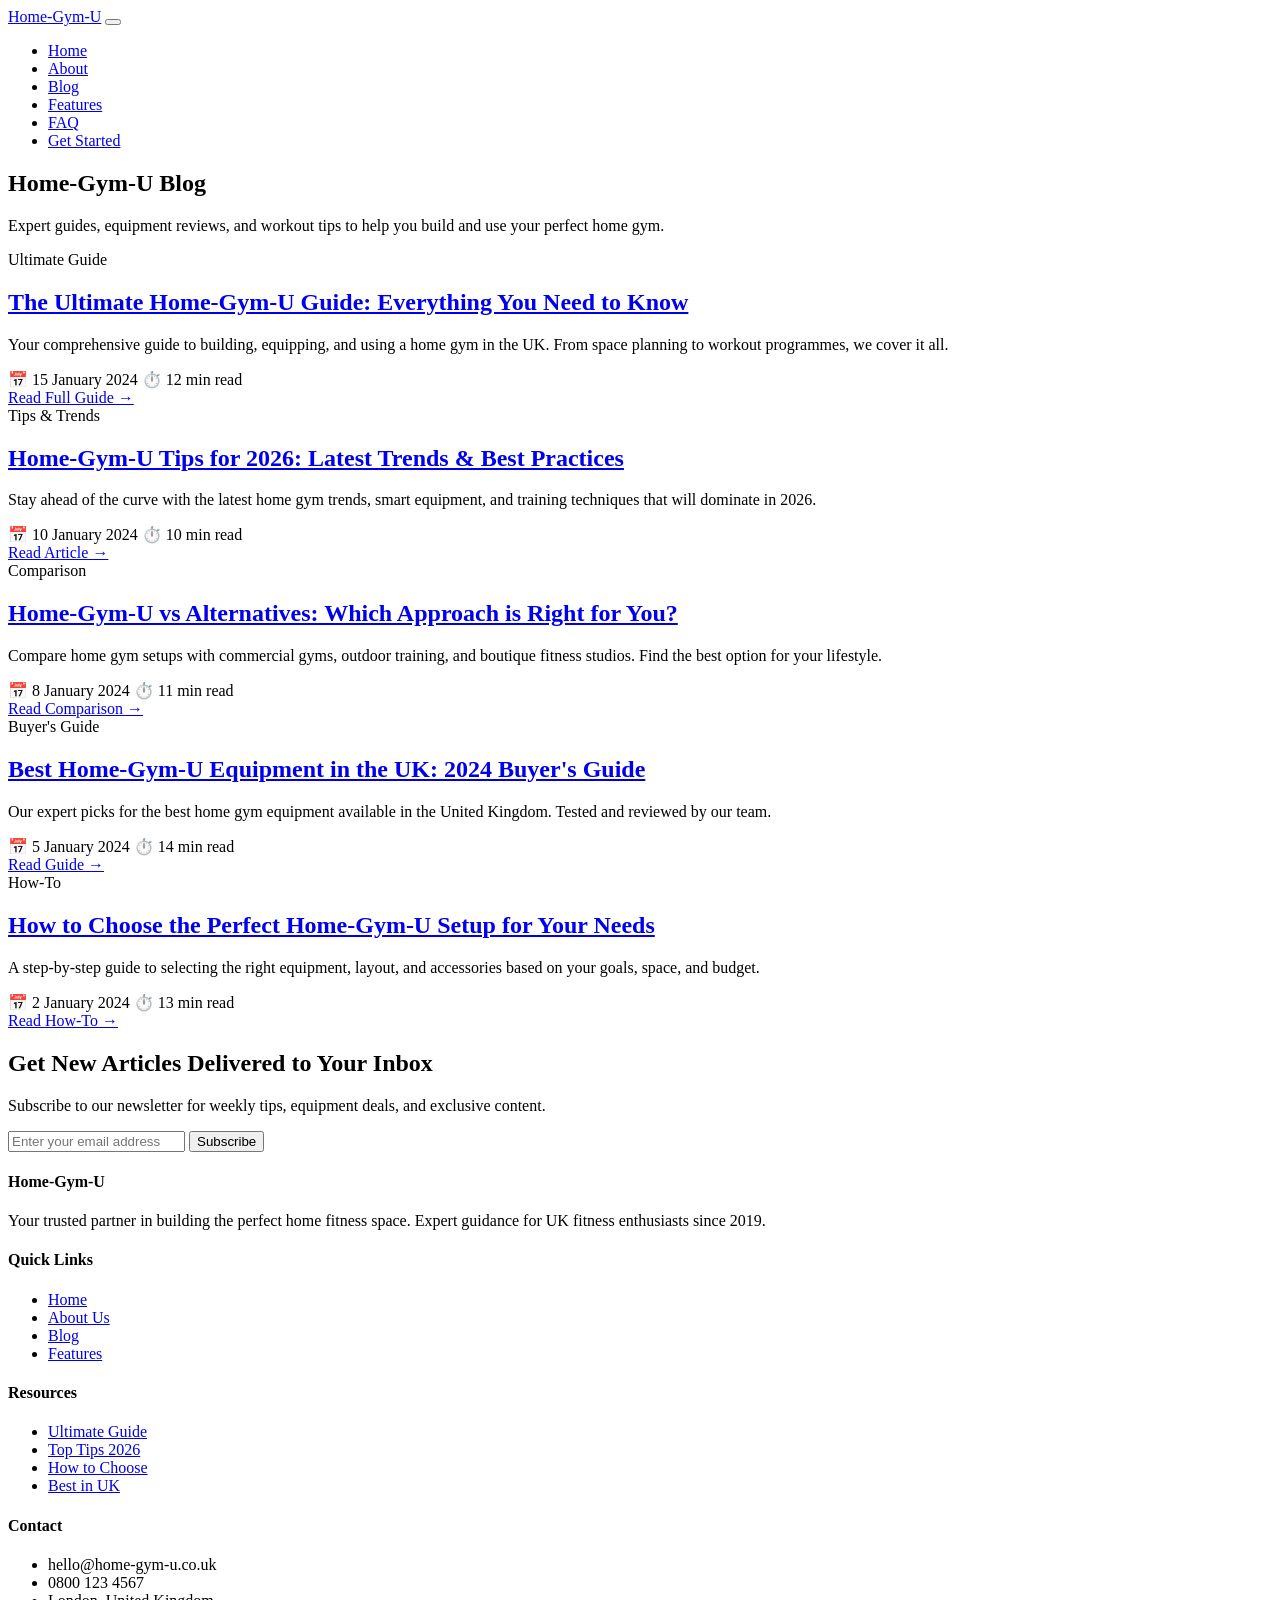
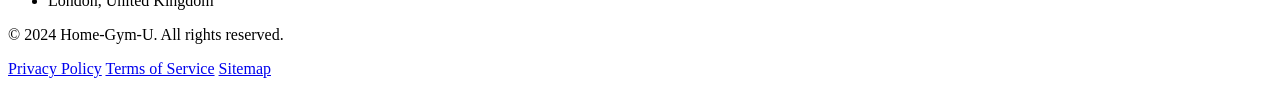
==== blog/index.html @ c89eb9a8 "Update site content Co-Authored-By: Claude Sonnet 4.5 <noreply@anthropic.com>" ====
<!DOCTYPE html>
<html lang="en-GB">
<head>
    <meta charset="UTF-8">
    <meta name="viewport" content="width=device-width, initial-scale=1.0">
    <title>Home-Gym-U Blog | Expert Fitness Tips & Equipment Guides</title>
    <meta name="description" content="Expert home gym advice, equipment reviews, and workout tips from Home-Gym-U. Your go-to resource for building the perfect home fitness space in the UK.">
    
    <meta property="og:title" content="Home-Gym-U Blog | Expert Fitness Tips & Equipment Guides">
    <meta property="og:description" content="Expert home gym advice, equipment reviews, and workout tips for UK fitness enthusiasts.">
    <meta property="og:type" content="website">
    <meta property="og:url" content="https://home-gym-u.co.uk/blog/">
    
    <meta name="twitter:card" content="summary_large_image">
    <meta name="twitter:title" content="Home-Gym-U Blog">
    
    <link rel="canonical" href="https://home-gym-u.co.uk/blog/">
    <link href="https://fonts.googleapis.com/css2?family=Inter:wght@300;400;500;600;700;800&display=swap" rel="stylesheet">
    <link rel="stylesheet" href="../style.css">
</head>
<body>
    <div class="gradient-orb gradient-orb-1"></div>
    <div class="gradient-orb gradient-orb-2"></div>
    <div class="gradient-orb gradient-orb-3"></div>
    
    <nav class="nav">
        <div class="nav-container">
            <a href="/" class="logo">Home-Gym-U</a>
            <button class="hamburger" aria-label="Toggle menu">
                <span></span>
                <span></span>
                <span></span>
            </button>
            <ul class="nav-links">
                <li><a href="/">Home</a></li>
                <li><a href="/about.html">About</a></li>
                <li><a href="/blog/" class="active">Blog</a></li>
                <li><a href="/#features">Features</a></li>
                <li><a href="/#faq">FAQ</a></li>
                <li><a href="/#contact" class="btn btn-primary">Get Started</a></li>
            </ul>
        </div>
    </nav>
    
    <main>
        <section class="page-hero">
            <div class="container">
                <div class="hero-content fade-in">
                    <h1>Home-Gym-U Blog</h1>
                    <p class="hero-subtitle">Expert guides, equipment reviews, and workout tips to help you build and use your perfect home gym.</p>
                </div>
            </div>
        </section>
        
        <section class="blog-listing">
            <div class="container">
                <div class="blog-grid">
                    <article class="blog-card fade-in">
                        <div class="blog-card-image">
                            <span class="blog-category">Ultimate Guide</span>
                        </div>
                        <div class="blog-card-content">
                            <h2><a href="/blog/home-gym-u-ultimate-guide.html">The Ultimate Home-Gym-U Guide: Everything You Need to Know</a></h2>
                            <p>Your comprehensive guide to building, equipping, and using a home gym in the UK. From space planning to workout programmes, we cover it all.</p>
                            <div class="blog-meta">
                                <span>📅 15 January 2024</span>
                                <span>⏱️ 12 min read</span>
                            </div>
                            <a href="/blog/home-gym-u-ultimate-guide.html" class="read-more">Read Full Guide →</a>
                        </div>
                    </article>
                    
                    <article class="blog-card fade-in">
                        <div class="blog-card-image">
                            <span class="blog-category">Tips & Trends</span>
                        </div>
                        <div class="blog-card-content">
                            <h2><a href="/blog/home-gym-u-tips-2026.html">Home-Gym-U Tips for 2026: Latest Trends & Best Practices</a></h2>
                            <p>Stay ahead of the curve with the latest home gym trends, smart equipment, and training techniques that will dominate in 2026.</p>
                            <div class="blog-meta">
                                <span>📅 10 January 2024</span>
                                <span>⏱️ 10 min read</span>
                            </div>
                            <a href="/blog/home-gym-u-tips-2026.html" class="read-more">Read Article →</a>
                        </div>
                    </article>
                    
                    <article class="blog-card fade-in">
                        <div class="blog-card-image">
                            <span class="blog-category">Comparison</span>
                        </div>
                        <div class="blog-card-content">
                            <h2><a href="/blog/home-gym-u-vs-alternatives.html">Home-Gym-U vs Alternatives: Which Approach is Right for You?</a></h2>
                            <p>Compare home gym setups with commercial gyms, outdoor training, and boutique fitness studios. Find the best option for your lifestyle.</p>
                            <div class="blog-meta">
                                <span>📅 8 January 2024</span>
                                <span>⏱️ 11 min read</span>
                            </div>
                            <a href="/blog/home-gym-u-vs-alternatives.html" class="read-more">Read Comparison →</a>
                        </div>
                    </article>
                    
                    <article class="blog-card fade-in">
                        <div class="blog-card-image">
                            <span class="blog-category">Buyer's Guide</span>
                        </div>
                        <div class="blog-card-content">
                            <h2><a href="/blog/best-home-gym-u-uk.html">Best Home-Gym-U Equipment in the UK: 2024 Buyer's Guide</a></h2>
                            <p>Our expert picks for the best home gym equipment available in the United Kingdom. Tested and reviewed by our team.</p>
                            <div class="blog-meta">
                                <span>📅 5 January 2024</span>
                                <span>⏱️ 14 min read</span>
                            </div>
                            <a href="/blog/best-home-gym-u-uk.html" class="read-more">Read Guide →</a>
                        </div>
                    </article>
                    
                    <article class="blog-card fade-in">
                        <div class="blog-card-image">
                            <span class="blog-category">How-To</span>
                        </div>
                        <div class="blog-card-content">
                            <h2><a href="/blog/how-to-choose-home-gym-u.html">How to Choose the Perfect Home-Gym-U Setup for Your Needs</a></h2>
                            <p>A step-by-step guide to selecting the right equipment, layout, and accessories based on your goals, space, and budget.</p>
                            <div class="blog-meta">
                                <span>📅 2 January 2024</span>
                                <span>⏱️ 13 min read</span>
                            </div>
                            <a href="/blog/how-to-choose-home-gym-u.html" class="read-more">Read How-To →</a>
                        </div>
                    </article>
                </div>
            </div>
        </section>
        
        <section class="cta-section">
            <div class="container">
                <div class="cta-card fade-in">
                    <h2>Get New Articles Delivered to Your Inbox</h2>
                    <p>Subscribe to our newsletter for weekly tips, equipment deals, and exclusive content.</p>
                    <form class="cta-form">
                        <input type="email" placeholder="Enter your email address" required>
                        <button type="submit" class="btn btn-primary">Subscribe</button>
                    </form>
                </div>
            </div>
        </section>
    </main>
    
    <footer class="footer">
        <div class="container">
            <div class="footer-grid">
                <div class="footer-col">
                    <h4>Home-Gym-U</h4>
                    <p>Your trusted partner in building the perfect home fitness space. Expert guidance for UK fitness enthusiasts since 2019.</p>
                </div>
                <div class="footer-col">
                    <h4>Quick Links</h4>
                    <ul>
                        <li><a href="/">Home</a></li>
                        <li><a href="/about.html">About Us</a></li>
                        <li><a href="/blog/">Blog</a></li>
                        <li><a href="/#features">Features</a></li>
                    </ul>
                </div>
                <div class="footer-col">
                    <h4>Resources</h4>
                    <ul>
                        <li><a href="/blog/home-gym-u-ultimate-guide.html">Ultimate Guide</a></li>
                        <li><a href="/blog/home-gym-u-tips-2026.html">Top Tips 2026</a></li>
                        <li><a href="/blog/how-to-choose-home-gym-u.html">How to Choose</a></li>
                        <li><a href="/blog/best-home-gym-u-uk.html">Best in UK</a></li>
                    </ul>
                </div>
                <div class="footer-col">
                    <h4>Contact</h4>
                    <ul>
                        <li>hello@home-gym-u.co.uk</li>
                        <li>0800 123 4567</li>
                        <li>London, United Kingdom</li>
                    </ul>
                </div>
            </div>
            <div class="footer-bottom">
                <p>&copy; 2024 Home-Gym-U. All rights reserved.</p>
                <div class="footer-links">
                    <a href="#">Privacy Policy</a>
                    <a href="#">Terms of Service</a>
                    <a href="/sitemap.xml">Sitemap</a>
                </div>
            </div>
        </div>
    </footer>
    
    <script>
        const hamburger = document.querySelector('.hamburger');
        const navLinks = document.querySelector('.nav-links');
        
        hamburger.addEventListener('click', () => {
            hamburger.classList.toggle('active');
            navLinks.classList.toggle('active');
        });
        
        document.querySelectorAll('.nav-links a').forEach(link => {
            link.addEventListener('click', () => {
                hamburger.classList.remove('active');
                navLinks.classList.remove('active');
            });
        });
        
        const observerOptions = {
            threshold: 0.1,
            rootMargin: '0px 0px -50px 0px'
        };
        
        const observer = new IntersectionObserver((entries) => {
            entries.forEach(entry => {
                if (entry.isIntersecting) {
                    entry.target.classList.add('visible');
                }
            });
        }, observerOptions);
        
        document.querySelectorAll('.fade-in').forEach(el => observer.observe(el));
        
        window.addEventListener('scroll', () => {
            const nav = document.querySelector('.nav');
            if (window.scrollY > 100) {
                nav.classList.add('scrolled');
            } else {
                nav.classList.remove('scrolled');
            }
        });
    </script>
</body>
</html>
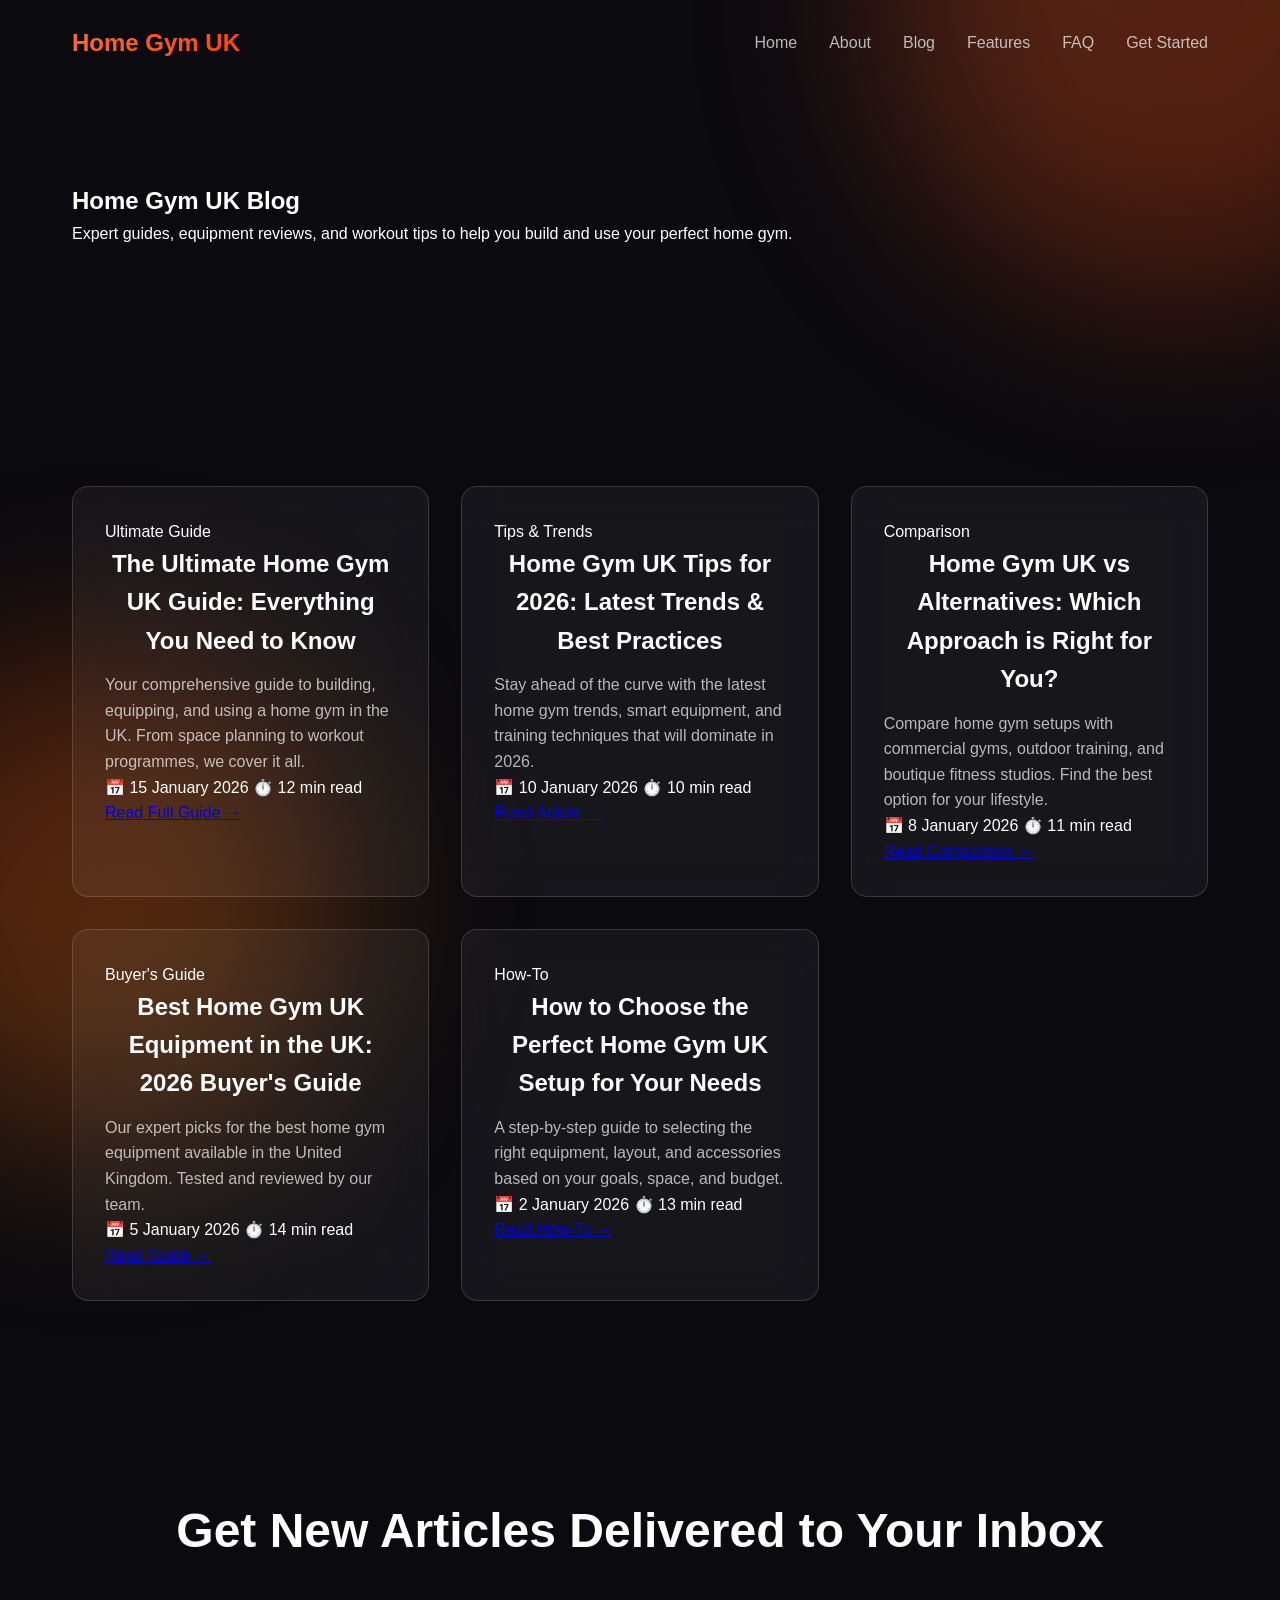
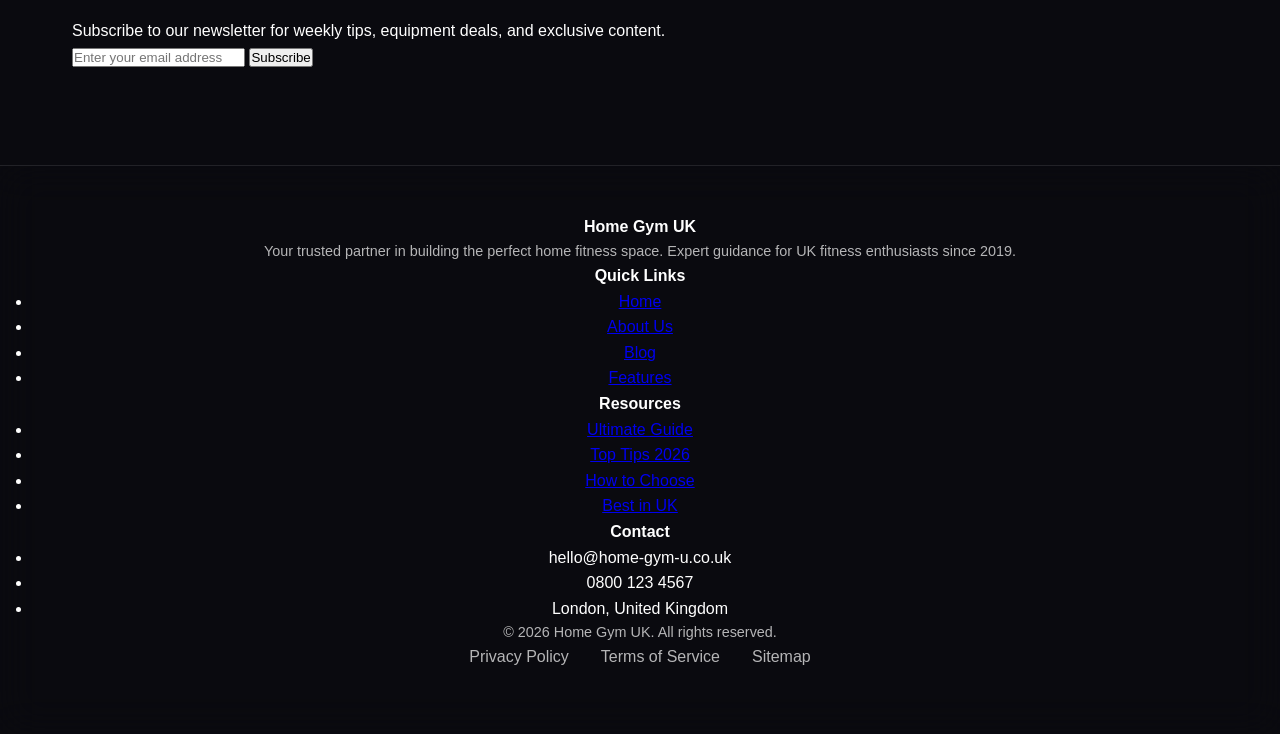
==== commit d0faf42f: "Fix site issues and improve design Changes: - Fix all nav links to use relative paths (not absolute " ====
--- a/blog/index.html
+++ b/blog/index.html
@@ -3,16 +3,16 @@
 <head>
     <meta charset="UTF-8">
     <meta name="viewport" content="width=device-width, initial-scale=1.0">
-    <title>Home-Gym-U Blog | Expert Fitness Tips & Equipment Guides</title>
-    <meta name="description" content="Expert home gym advice, equipment reviews, and workout tips from Home-Gym-U. Your go-to resource for building the perfect home fitness space in the UK.">
-    
-    <meta property="og:title" content="Home-Gym-U Blog | Expert Fitness Tips & Equipment Guides">
+    <title>Home Gym UK Blog | Expert Fitness Tips & Equipment Guides</title>
+    <meta name="description" content="Expert home gym advice, equipment reviews, and workout tips from Home Gym UK. Your go-to resource for building the perfect home fitness space in the UK.">
+    
+    <meta property="og:title" content="Home Gym UK Blog | Expert Fitness Tips & Equipment Guides">
     <meta property="og:description" content="Expert home gym advice, equipment reviews, and workout tips for UK fitness enthusiasts.">
     <meta property="og:type" content="website">
     <meta property="og:url" content="https://home-gym-u.co.uk/blog/">
     
     <meta name="twitter:card" content="summary_large_image">
-    <meta name="twitter:title" content="Home-Gym-U Blog">
+    <meta name="twitter:title" content="Home Gym UK Blog">
     
     <link rel="canonical" href="https://home-gym-u.co.uk/blog/">
     <link href="https://fonts.googleapis.com/css2?family=Inter:wght@300;400;500;600;700;800&display=swap" rel="stylesheet">
@@ -25,19 +25,19 @@
     
     <nav class="nav">
         <div class="nav-container">
-            <a href="/" class="logo">Home-Gym-U</a>
+            <a href="../" class="logo">Home Gym UK</a>
             <button class="hamburger" aria-label="Toggle menu">
                 <span></span>
                 <span></span>
                 <span></span>
             </button>
             <ul class="nav-links">
-                <li><a href="/">Home</a></li>
-                <li><a href="/about.html">About</a></li>
-                <li><a href="/blog/" class="active">Blog</a></li>
-                <li><a href="/#features">Features</a></li>
-                <li><a href="/#faq">FAQ</a></li>
-                <li><a href="/#contact" class="btn btn-primary">Get Started</a></li>
+                <li><a href="../">Home</a></li>
+                <li><a href="../about.html">About</a></li>
+                <li><a href="../blog/" class="active">Blog</a></li>
+                <li><a href="../index.html#features">Features</a></li>
+                <li><a href="../index.html#faq">FAQ</a></li>
+                <li><a href="../index.html#contact" class="btn btn-primary">Get Started</a></li>
             </ul>
         </div>
     </nav>
@@ -46,7 +46,7 @@
         <section class="page-hero">
             <div class="container">
                 <div class="hero-content fade-in">
-                    <h1>Home-Gym-U Blog</h1>
+                    <h1>Home Gym UK Blog</h1>
                     <p class="hero-subtitle">Expert guides, equipment reviews, and workout tips to help you build and use your perfect home gym.</p>
                 </div>
             </div>
@@ -60,13 +60,13 @@
                             <span class="blog-category">Ultimate Guide</span>
                         </div>
                         <div class="blog-card-content">
-                            <h2><a href="/blog/home-gym-u-ultimate-guide.html">The Ultimate Home-Gym-U Guide: Everything You Need to Know</a></h2>
+                            <h2><a href="../blog/home-gym-u-ultimate-guide.html">The Ultimate Home Gym UK Guide: Everything You Need to Know</a></h2>
                             <p>Your comprehensive guide to building, equipping, and using a home gym in the UK. From space planning to workout programmes, we cover it all.</p>
                             <div class="blog-meta">
-                                <span>📅 15 January 2024</span>
+                                <span>📅 15 January 2026</span>
                                 <span>⏱️ 12 min read</span>
                             </div>
-                            <a href="/blog/home-gym-u-ultimate-guide.html" class="read-more">Read Full Guide →</a>
+                            <a href="../blog/home-gym-u-ultimate-guide.html" class="read-more">Read Full Guide →</a>
                         </div>
                     </article>
                     
@@ -75,13 +75,13 @@
                             <span class="blog-category">Tips & Trends</span>
                         </div>
                         <div class="blog-card-content">
-                            <h2><a href="/blog/home-gym-u-tips-2026.html">Home-Gym-U Tips for 2026: Latest Trends & Best Practices</a></h2>
+                            <h2><a href="../blog/home-gym-u-tips-2026.html">Home Gym UK Tips for 2026: Latest Trends & Best Practices</a></h2>
                             <p>Stay ahead of the curve with the latest home gym trends, smart equipment, and training techniques that will dominate in 2026.</p>
                             <div class="blog-meta">
-                                <span>📅 10 January 2024</span>
+                                <span>📅 10 January 2026</span>
                                 <span>⏱️ 10 min read</span>
                             </div>
-                            <a href="/blog/home-gym-u-tips-2026.html" class="read-more">Read Article →</a>
+                            <a href="../blog/home-gym-u-tips-2026.html" class="read-more">Read Article →</a>
                         </div>
                     </article>
                     
@@ -90,13 +90,13 @@
                             <span class="blog-category">Comparison</span>
                         </div>
                         <div class="blog-card-content">
-                            <h2><a href="/blog/home-gym-u-vs-alternatives.html">Home-Gym-U vs Alternatives: Which Approach is Right for You?</a></h2>
+                            <h2><a href="../blog/home-gym-u-vs-alternatives.html">Home Gym UK vs Alternatives: Which Approach is Right for You?</a></h2>
                             <p>Compare home gym setups with commercial gyms, outdoor training, and boutique fitness studios. Find the best option for your lifestyle.</p>
                             <div class="blog-meta">
-                                <span>📅 8 January 2024</span>
+                                <span>📅 8 January 2026</span>
                                 <span>⏱️ 11 min read</span>
                             </div>
-                            <a href="/blog/home-gym-u-vs-alternatives.html" class="read-more">Read Comparison →</a>
+                            <a href="../blog/home-gym-u-vs-alternatives.html" class="read-more">Read Comparison →</a>
                         </div>
                     </article>
                     
@@ -105,13 +105,13 @@
                             <span class="blog-category">Buyer's Guide</span>
                         </div>
                         <div class="blog-card-content">
-                            <h2><a href="/blog/best-home-gym-u-uk.html">Best Home-Gym-U Equipment in the UK: 2024 Buyer's Guide</a></h2>
+                            <h2><a href="../blog/best-home-gym-u-uk.html">Best Home Gym UK Equipment in the UK: 2026 Buyer's Guide</a></h2>
                             <p>Our expert picks for the best home gym equipment available in the United Kingdom. Tested and reviewed by our team.</p>
                             <div class="blog-meta">
-                                <span>📅 5 January 2024</span>
+                                <span>📅 5 January 2026</span>
                                 <span>⏱️ 14 min read</span>
                             </div>
-                            <a href="/blog/best-home-gym-u-uk.html" class="read-more">Read Guide →</a>
+                            <a href="../blog/best-home-gym-u-uk.html" class="read-more">Read Guide →</a>
                         </div>
                     </article>
                     
@@ -120,13 +120,13 @@
                             <span class="blog-category">How-To</span>
                         </div>
                         <div class="blog-card-content">
-                            <h2><a href="/blog/how-to-choose-home-gym-u.html">How to Choose the Perfect Home-Gym-U Setup for Your Needs</a></h2>
+                            <h2><a href="../blog/how-to-choose-home-gym-u.html">How to Choose the Perfect Home Gym UK Setup for Your Needs</a></h2>
                             <p>A step-by-step guide to selecting the right equipment, layout, and accessories based on your goals, space, and budget.</p>
                             <div class="blog-meta">
-                                <span>📅 2 January 2024</span>
+                                <span>📅 2 January 2026</span>
                                 <span>⏱️ 13 min read</span>
                             </div>
-                            <a href="/blog/how-to-choose-home-gym-u.html" class="read-more">Read How-To →</a>
+                            <a href="../blog/how-to-choose-home-gym-u.html" class="read-more">Read How-To →</a>
                         </div>
                     </article>
                 </div>
@@ -151,25 +151,25 @@
         <div class="container">
             <div class="footer-grid">
                 <div class="footer-col">
-                    <h4>Home-Gym-U</h4>
+                    <h4>Home Gym UK</h4>
                     <p>Your trusted partner in building the perfect home fitness space. Expert guidance for UK fitness enthusiasts since 2019.</p>
                 </div>
                 <div class="footer-col">
                     <h4>Quick Links</h4>
                     <ul>
-                        <li><a href="/">Home</a></li>
-                        <li><a href="/about.html">About Us</a></li>
-                        <li><a href="/blog/">Blog</a></li>
-                        <li><a href="/#features">Features</a></li>
+                        <li><a href="../">Home</a></li>
+                        <li><a href="../about.html">About Us</a></li>
+                        <li><a href="../blog/">Blog</a></li>
+                        <li><a href="../index.html#features">Features</a></li>
                     </ul>
                 </div>
                 <div class="footer-col">
                     <h4>Resources</h4>
                     <ul>
-                        <li><a href="/blog/home-gym-u-ultimate-guide.html">Ultimate Guide</a></li>
-                        <li><a href="/blog/home-gym-u-tips-2026.html">Top Tips 2026</a></li>
-                        <li><a href="/blog/how-to-choose-home-gym-u.html">How to Choose</a></li>
-                        <li><a href="/blog/best-home-gym-u-uk.html">Best in UK</a></li>
+                        <li><a href="../blog/home-gym-u-ultimate-guide.html">Ultimate Guide</a></li>
+                        <li><a href="../blog/home-gym-u-tips-2026.html">Top Tips 2026</a></li>
+                        <li><a href="../blog/how-to-choose-home-gym-u.html">How to Choose</a></li>
+                        <li><a href="../blog/best-home-gym-u-uk.html">Best in UK</a></li>
                     </ul>
                 </div>
                 <div class="footer-col">
@@ -182,11 +182,11 @@
                 </div>
             </div>
             <div class="footer-bottom">
-                <p>&copy; 2024 Home-Gym-U. All rights reserved.</p>
+                <p>&copy; 2026 Home Gym UK. All rights reserved.</p>
                 <div class="footer-links">
                     <a href="#">Privacy Policy</a>
                     <a href="#">Terms of Service</a>
-                    <a href="/sitemap.xml">Sitemap</a>
+                    <a href="../sitemap.xml">Sitemap</a>
                 </div>
             </div>
         </div>
--- a/style.css
+++ b/style.css
@@ -0,0 +1,516 @@
+/* HOME-GYM-UK - Dark Glassmorphism Design System */
+/* Theme: energy */
+
+:root {
+    --primary: #ff6b35;
+    --primary-dark: #f7931e;
+    --accent: #ff4500;
+    --bg: #0a0a0f;
+    --surface: rgba(255,255,255,0.05);
+    --text: #ffffff;
+    --text-muted: rgba(255,255,255,0.7);
+    --radius: 16px;
+    --shadow: 0 8px 32px rgba(0,0,0,0.3);
+}
+
+* {
+    margin: 0;
+    padding: 0;
+    box-sizing: border-box;
+}
+
+html {
+    scroll-behavior: smooth;
+}
+
+body {
+    font-family: 'Inter', -apple-system, BlinkMacSystemFont, 'Segoe UI', sans-serif;
+    background: var(--bg);
+    color: var(--text);
+    line-height: 1.6;
+    overflow-x: hidden;
+    position: relative;
+}
+
+/* Animated gradient orbs background */
+body::before,
+body::after {
+    content: '';
+    position: fixed;
+    border-radius: 50%;
+    filter: blur(100px);
+    opacity: 0.3;
+    z-index: -1;
+    animation: float 20s ease-in-out infinite;
+}
+
+body::before {
+    width: 600px;
+    height: 600px;
+    background: linear-gradient(135deg, var(--primary), var(--accent));
+    top: -300px;
+    right: -200px;
+}
+
+body::after {
+    width: 500px;
+    height: 500px;
+    background: linear-gradient(135deg, var(--accent), var(--primary-dark));
+    bottom: -250px;
+    left: -150px;
+    animation-delay: -10s;
+}
+
+@keyframes float {
+    0%, 100% { transform: translate(0, 0) scale(1); }
+    33% { transform: translate(30px, -50px) scale(1.1); }
+    66% { transform: translate(-20px, 40px) scale(0.9); }
+}
+
+/* Sticky Navigation */
+nav {
+    position: sticky;
+    top: 0;
+    z-index: 1000;
+    padding: 1.5rem 0;
+    transition: all 0.3s ease;
+}
+
+nav.scrolled {
+    background: rgba(10,10,15,0.8);
+    backdrop-filter: blur(20px);
+    box-shadow: 0 4px 20px rgba(0,0,0,0.3);
+}
+
+.nav-container {
+    max-width: 1200px;
+    margin: 0 auto;
+    padding: 0 2rem;
+    display: flex;
+    justify-content: space-between;
+    align-items: center;
+}
+
+.logo {
+    font-size: 1.5rem;
+    font-weight: 700;
+    background: linear-gradient(135deg, var(--primary), var(--accent));
+    -webkit-background-clip: text;
+    -webkit-text-fill-color: transparent;
+    background-clip: text;
+    text-decoration: none;
+}
+
+.nav-links {
+    display: flex;
+    gap: 2rem;
+    list-style: none;
+}
+
+.nav-links a {
+    color: var(--text-muted);
+    text-decoration: none;
+    font-weight: 500;
+    transition: color 0.2s ease;
+}
+
+.nav-links a:hover {
+    color: var(--text);
+}
+
+.cta-button {
+    padding: 0.75rem 1.5rem;
+    background: linear-gradient(135deg, var(--primary), var(--accent));
+    border: none;
+    border-radius: 50px;
+    color: white;
+    font-weight: 600;
+    text-decoration: none;
+    transition: all 0.2s ease;
+    cursor: pointer;
+    display: inline-block;
+}
+
+.cta-button:hover {
+    transform: scale(1.03);
+    box-shadow: 0 8px 24px rgba(var(--primary-rgb), 0.4);
+}
+
+/* Mobile hamburger */
+.hamburger {
+    display: none;
+    flex-direction: column;
+    gap: 5px;
+    background: none;
+    border: none;
+    cursor: pointer;
+}
+
+.hamburger span {
+    width: 25px;
+    height: 3px;
+    background: var(--text);
+    border-radius: 3px;
+    transition: all 0.3s ease;
+}
+
+/* Hero Section */
+.hero {
+    min-height: 100vh;
+    display: flex;
+    align-items: center;
+    justify-content: center;
+    text-align: center;
+    padding: 4rem 2rem;
+}
+
+.hero-content {
+    max-width: 800px;
+}
+
+.hero h1 {
+    font-size: clamp(2.5rem, 5vw, 4rem);
+    font-weight: 800;
+    margin-bottom: 1.5rem;
+    line-height: 1.1;
+}
+
+.hero p {
+    font-size: clamp(1.1rem, 2vw, 1.3rem);
+    color: var(--text-muted);
+    margin-bottom: 2rem;
+}
+
+.hero-buttons {
+    display: flex;
+    gap: 1rem;
+    justify-content: center;
+    flex-wrap: wrap;
+}
+
+.secondary-button {
+    padding: 0.75rem 1.5rem;
+    background: var(--surface);
+    backdrop-filter: blur(20px);
+    border: 1px solid rgba(255,255,255,0.15);
+    border-radius: 50px;
+    color: white;
+    font-weight: 600;
+    text-decoration: none;
+    transition: all 0.2s ease;
+}
+
+.secondary-button:hover {
+    background: rgba(255,255,255,0.1);
+    transform: translateY(-2px);
+}
+
+/* Glassmorphism Cards */
+.card,
+.glass-card {
+    background: var(--surface);
+    backdrop-filter: blur(20px);
+    border: 1px solid rgba(255,255,255,0.15);
+    border-radius: var(--radius);
+    padding: 2rem;
+    box-shadow: var(--shadow);
+    transition: all 0.2s ease;
+}
+
+.card:hover,
+.glass-card:hover {
+    transform: translateY(-4px);
+    box-shadow: 0 12px 40px rgba(0,0,0,0.4);
+}
+
+/* Sections */
+section {
+    padding: 6rem 2rem;
+    max-width: 1200px;
+    margin: 0 auto;
+}
+
+section h2 {
+    font-size: clamp(2rem, 4vw, 3rem);
+    font-weight: 700;
+    margin-bottom: 3rem;
+    text-align: center;
+}
+
+/* Features Grid */
+.features-grid {
+    display: grid;
+    grid-template-columns: repeat(auto-fit, minmax(300px, 1fr));
+    gap: 2rem;
+}
+
+.feature-card {
+    text-align: center;
+}
+
+.feature-icon {
+    font-size: 3rem;
+    margin-bottom: 1rem;
+}
+
+.feature-card h3 {
+    font-size: 1.5rem;
+    margin-bottom: 1rem;
+}
+
+.feature-card p {
+    color: var(--text-muted);
+}
+
+/* How It Works */
+.steps {
+    display: grid;
+    grid-template-columns: repeat(auto-fit, minmax(250px, 1fr));
+    gap: 2rem;
+}
+
+.step {
+    text-align: center;
+    position: relative;
+}
+
+.step-number {
+    width: 60px;
+    height: 60px;
+    background: linear-gradient(135deg, var(--primary), var(--accent));
+    border-radius: 50%;
+    display: flex;
+    align-items: center;
+    justify-content: center;
+    font-size: 1.5rem;
+    font-weight: 700;
+    margin: 0 auto 1rem;
+}
+
+.step h3 {
+    font-size: 1.3rem;
+    margin-bottom: 0.75rem;
+}
+
+.step p {
+    color: var(--text-muted);
+}
+
+/* Testimonials */
+.testimonials {
+    display: grid;
+    grid-template-columns: repeat(auto-fit, minmax(300px, 1fr));
+    gap: 2rem;
+}
+
+.testimonial {
+    background: var(--surface);
+    backdrop-filter: blur(20px);
+    border: 1px solid rgba(255,255,255,0.15);
+    border-radius: var(--radius);
+    padding: 2rem;
+}
+
+.stars {
+    color: #fbbf24;
+    margin-bottom: 1rem;
+}
+
+.testimonial p {
+    margin-bottom: 1rem;
+    font-style: italic;
+}
+
+.testimonial-author {
+    font-weight: 600;
+    color: var(--primary);
+}
+
+/* FAQ */
+.faq {
+    max-width: 800px;
+    margin: 0 auto;
+}
+
+.faq-item {
+    background: var(--surface);
+    backdrop-filter: blur(20px);
+    border: 1px solid rgba(255,255,255,0.15);
+    border-radius: var(--radius);
+    padding: 1.5rem;
+    margin-bottom: 1rem;
+}
+
+.faq-item h3 {
+    margin-bottom: 0.75rem;
+    font-size: 1.2rem;
+}
+
+.faq-item p {
+    color: var(--text-muted);
+}
+
+/* Footer */
+footer {
+    background: rgba(10,10,15,0.8);
+    backdrop-filter: blur(20px);
+    border-top: 1px solid rgba(255,255,255,0.1);
+    padding: 3rem 2rem 2rem;
+    text-align: center;
+}
+
+.footer-links {
+    display: flex;
+    justify-content: center;
+    gap: 2rem;
+    margin-bottom: 2rem;
+    flex-wrap: wrap;
+}
+
+.footer-links a {
+    color: var(--text-muted);
+    text-decoration: none;
+    transition: color 0.2s ease;
+}
+
+.footer-links a:hover {
+    color: var(--text);
+}
+
+footer p {
+    color: var(--text-muted);
+    font-size: 0.9rem;
+}
+
+/* Fade-in Animation */
+.fade-in {
+    opacity: 0;
+    transform: translateY(30px);
+    transition: opacity 0.6s ease, transform 0.6s ease;
+}
+
+.fade-in.visible {
+    opacity: 1;
+    transform: translateY(0);
+}
+
+/* Blog Cards */
+.blog-grid,
+.articles {
+    display: grid;
+    grid-template-columns: repeat(auto-fill, minmax(300px, 1fr));
+    gap: 2rem;
+    margin-top: 3rem;
+}
+
+.blog-card,
+article {
+    background: var(--surface);
+    backdrop-filter: blur(20px);
+    border: 1px solid rgba(255,255,255,0.15);
+    border-radius: var(--radius);
+    padding: 2rem;
+    transition: all 0.2s ease;
+}
+
+.blog-card:hover,
+article:hover {
+    transform: translateY(-4px);
+}
+
+.blog-card h2,
+article h2 {
+    font-size: 1.5rem;
+    margin-bottom: 0.75rem;
+}
+
+.blog-card h2 a,
+article h2 a {
+    color: var(--text);
+    text-decoration: none;
+    transition: color 0.2s ease;
+}
+
+.blog-card h2 a:hover,
+article h2 a:hover {
+    color: var(--primary);
+}
+
+.date {
+    color: var(--text-muted);
+    font-size: 0.9rem;
+    margin-bottom: 1rem;
+}
+
+.blog-card p,
+article p {
+    color: var(--text-muted);
+}
+
+/* TL;DR Box */
+.tldr {
+    background: linear-gradient(135deg, rgba(var(--primary-rgb), 0.1), rgba(var(--accent-rgb), 0.1));
+    border-left: 4px solid var(--primary);
+    padding: 1.5rem;
+    margin: 2rem 0;
+    border-radius: 8px;
+}
+
+.tldr h3 {
+    margin-bottom: 0.75rem;
+    color: var(--primary);
+}
+
+/* Affiliate Disclosure */
+.affiliate-disclosure {
+    font-size: 0.85rem;
+    color: var(--text-muted);
+    margin-top: 0.5rem;
+}
+
+.affiliate-note {
+    font-size: 0.85rem;
+    color: var(--text-muted);
+    font-style: italic;
+    margin-top: 0.5rem;
+}
+
+/* Responsive */
+@media (max-width: 768px) {
+    .nav-links {
+        display: none;
+        position: absolute;
+        top: 100%;
+        left: 0;
+        right: 0;
+        background: rgba(10,10,15,0.95);
+        backdrop-filter: blur(20px);
+        flex-direction: column;
+        padding: 2rem;
+        gap: 1rem;
+    }
+
+    .nav-links.active {
+        display: flex;
+    }
+
+    .hamburger {
+        display: flex;
+    }
+
+    .features-grid,
+    .steps,
+    .testimonials {
+        grid-template-columns: 1fr;
+    }
+}
+
+@media (max-width: 480px) {
+    section {
+        padding: 4rem 1rem;
+    }
+
+    .hero {
+        padding: 3rem 1rem;
+    }
+}
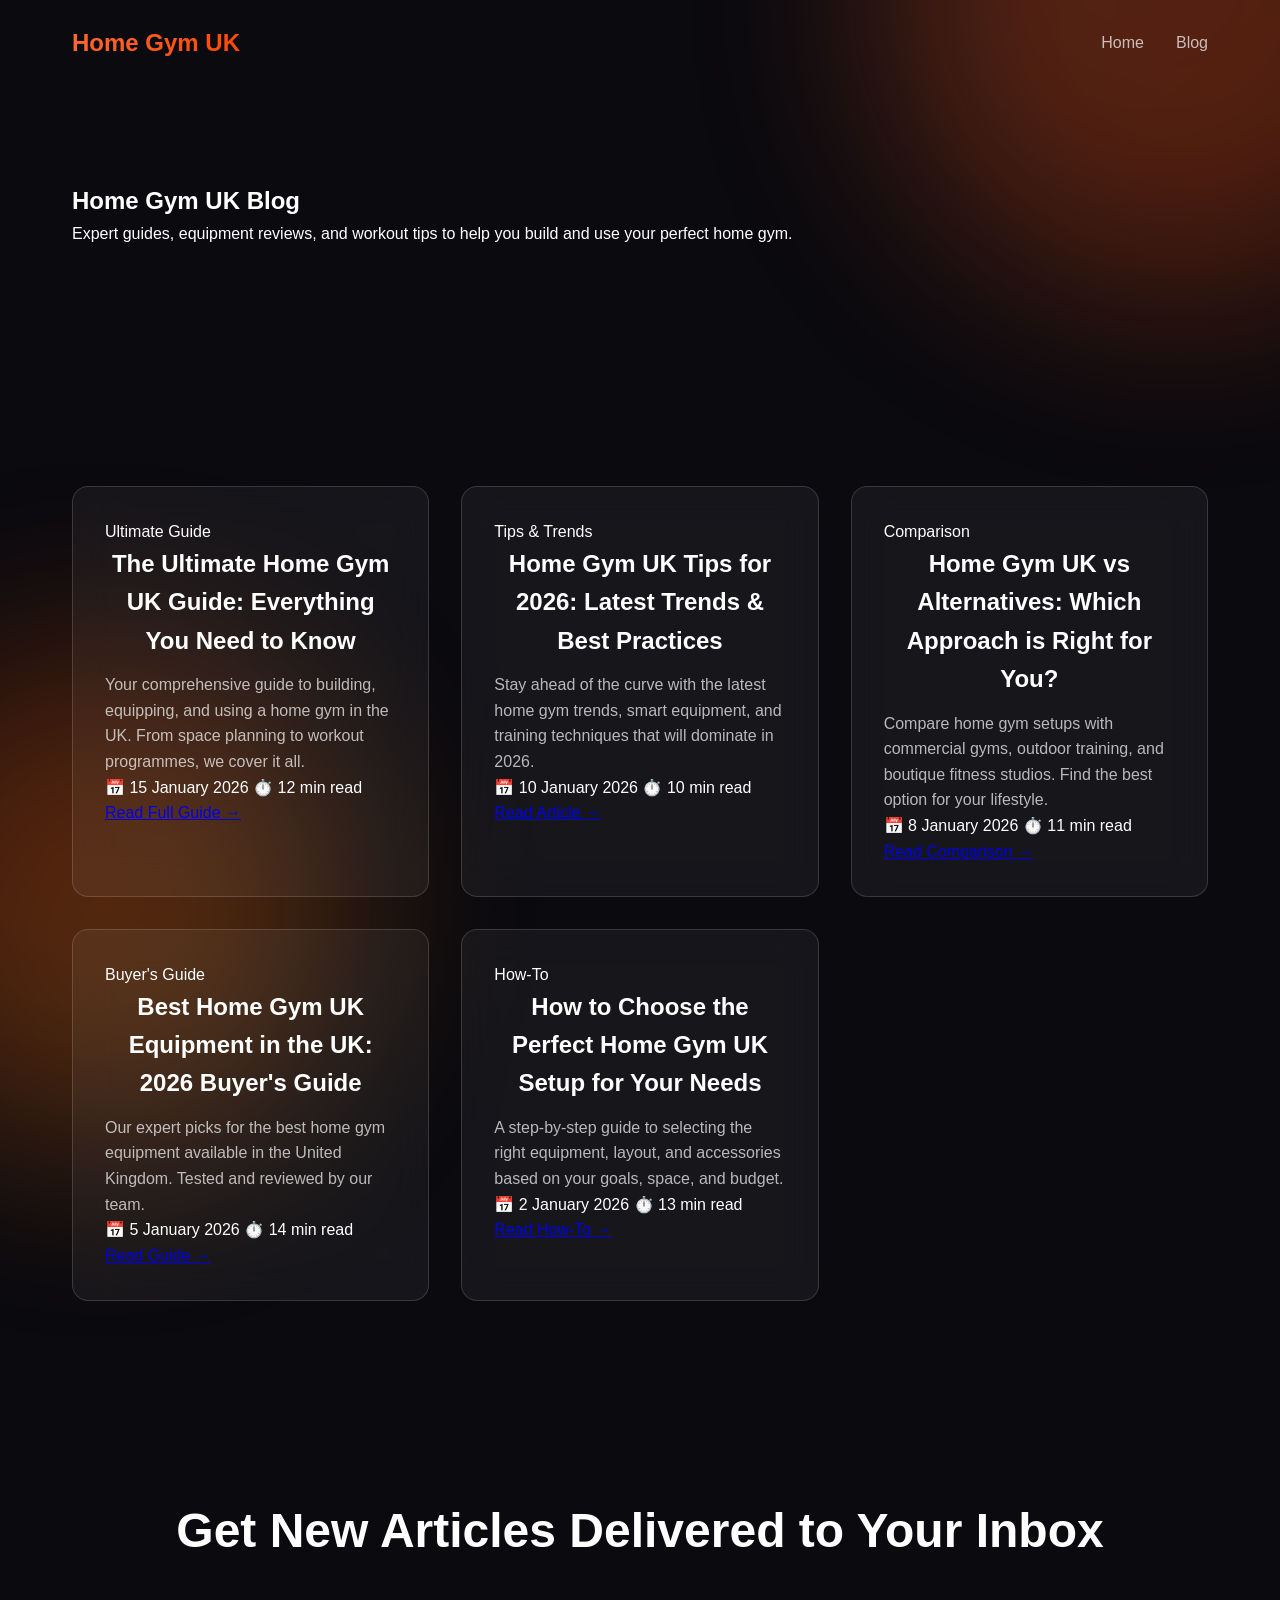
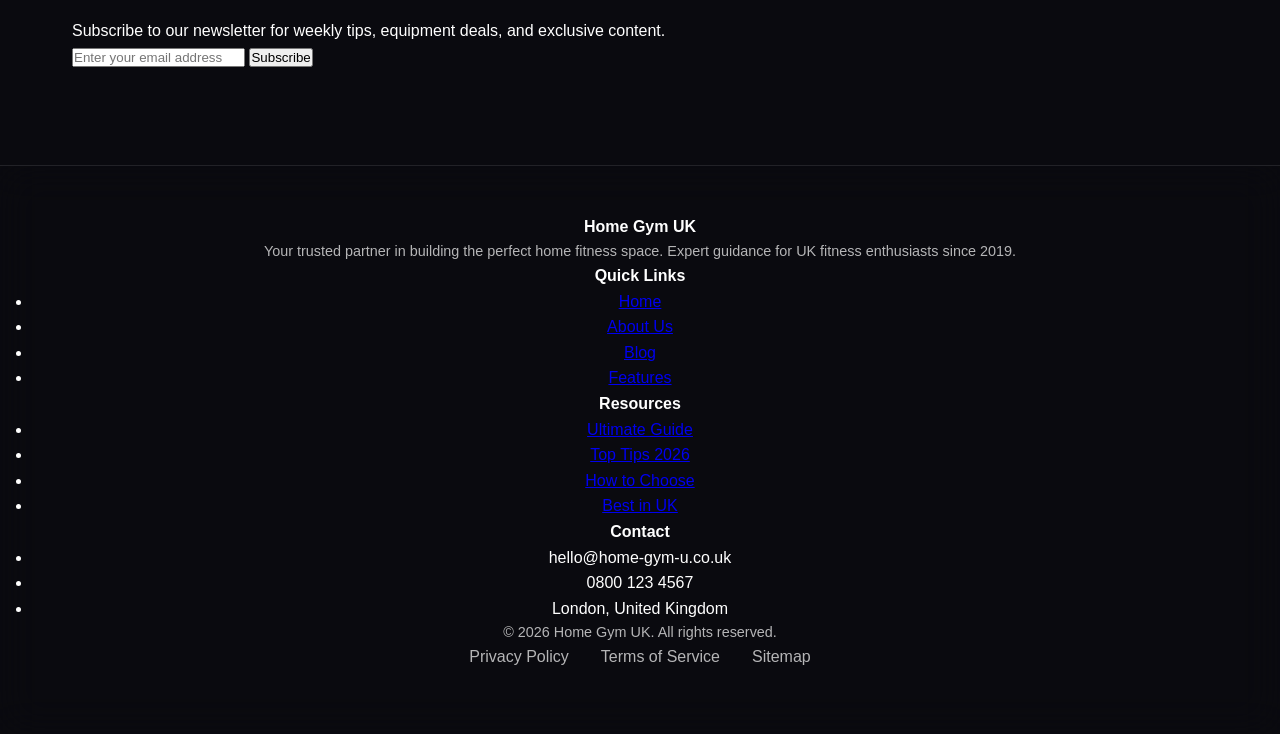
==== commit 7fa9f803: "Fix nav, hero visibility, and footer for Home Gym UK - Remove About, Features, FAQ, Get Started from" ====
--- a/blog/index.html
+++ b/blog/index.html
@@ -33,11 +33,7 @@
             </button>
             <ul class="nav-links">
                 <li><a href="../">Home</a></li>
-                <li><a href="../about.html">About</a></li>
                 <li><a href="../blog/" class="active">Blog</a></li>
-                <li><a href="../index.html#features">Features</a></li>
-                <li><a href="../index.html#faq">FAQ</a></li>
-                <li><a href="../index.html#contact" class="btn btn-primary">Get Started</a></li>
             </ul>
         </div>
     </nav>
--- a/style.css
+++ b/style.css
@@ -173,11 +173,12 @@
     font-weight: 800;
     margin-bottom: 1.5rem;
     line-height: 1.1;
+    color: #ffffff;
 }
 
 .hero p {
     font-size: clamp(1.1rem, 2vw, 1.3rem);
-    color: var(--text-muted);
+    color: rgba(255, 255, 255, 0.9);
     margin-bottom: 2rem;
 }
 
